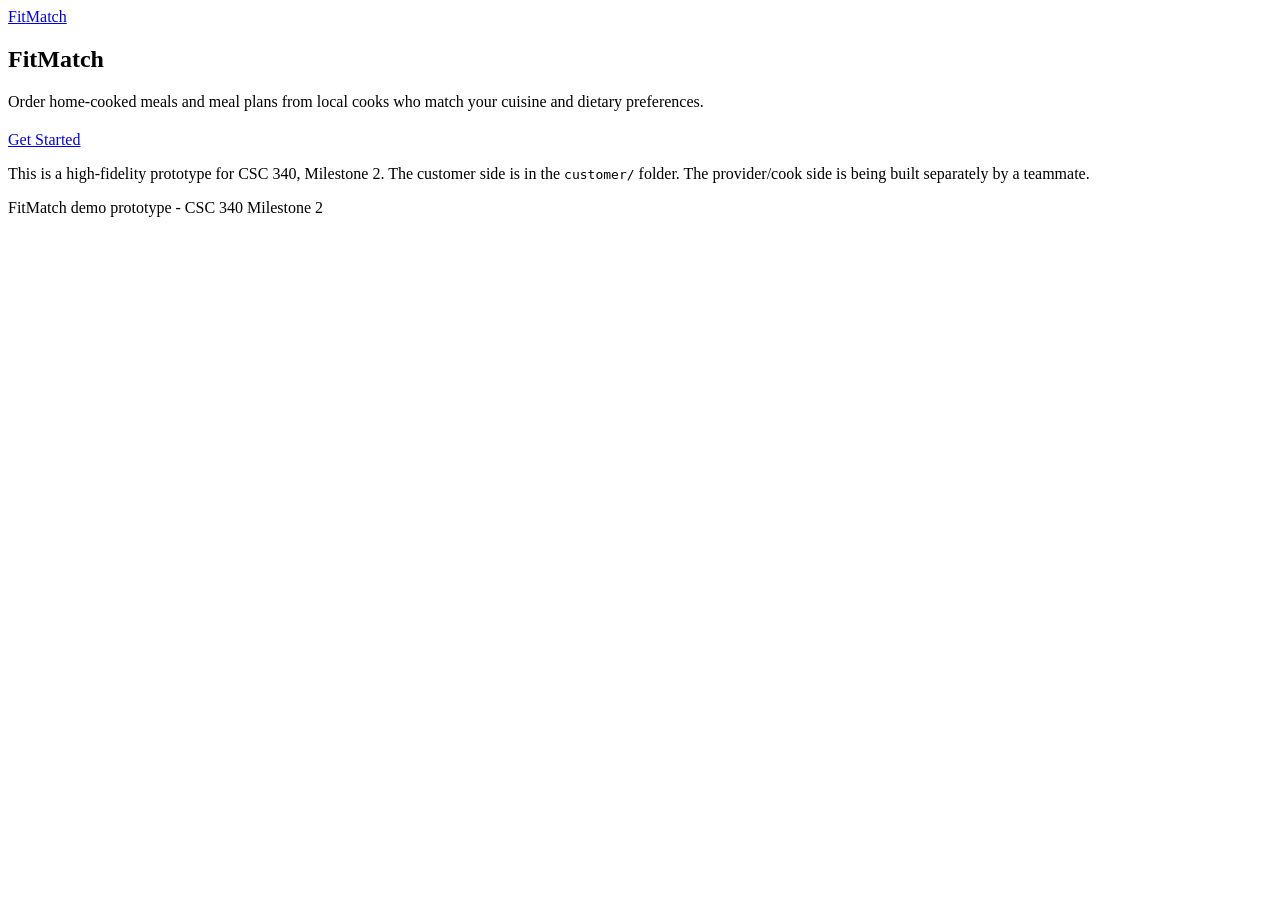
==== high-fidelity-prototype/Index.html @ 002363b5 "added index" ====
<!DOCTYPE html>
<html lang="en">
<head>
  <meta charset="UTF-8" />
  <meta name="viewport" content="width=device-width, initial-scale=1.0" />
  <title>FitMatch</title>
  <link rel="stylesheet" href="css/style.css" />
</head>
<body>

  <nav class="navbar">
    <div class="container">
      <a href="index.html" class="logo">Fit<span>Match</span></a>
    </div>
  </nav>

  <section class="hero page-section">
    <div class="container">
      <h1>FitMatch</h1>
      <p>Order home-cooked meals and meal plans from local cooks who match your cuisine and dietary preferences.</p>
      <div style="display:flex; gap:12px; margin-top: 20px;">
        <a href="customer/customer-register.html" class="btn btn-accent">Get Started</a>
      </div>
    </div>
  </section>

  <section class="page-section tight">
    <div class="container">
      <p style="color: var(--color-text-muted);">
        This is a high-fidelity prototype for CSC 340, Milestone 2. The customer side is in the
        <code>customer/</code> folder. The provider/cook side is being built separately by a teammate.
      </p>
    </div>
  </section>

  <footer>
    <p>FitMatch demo prototype - CSC 340 Milestone 2</p>
  </footer>

</body>
</html>
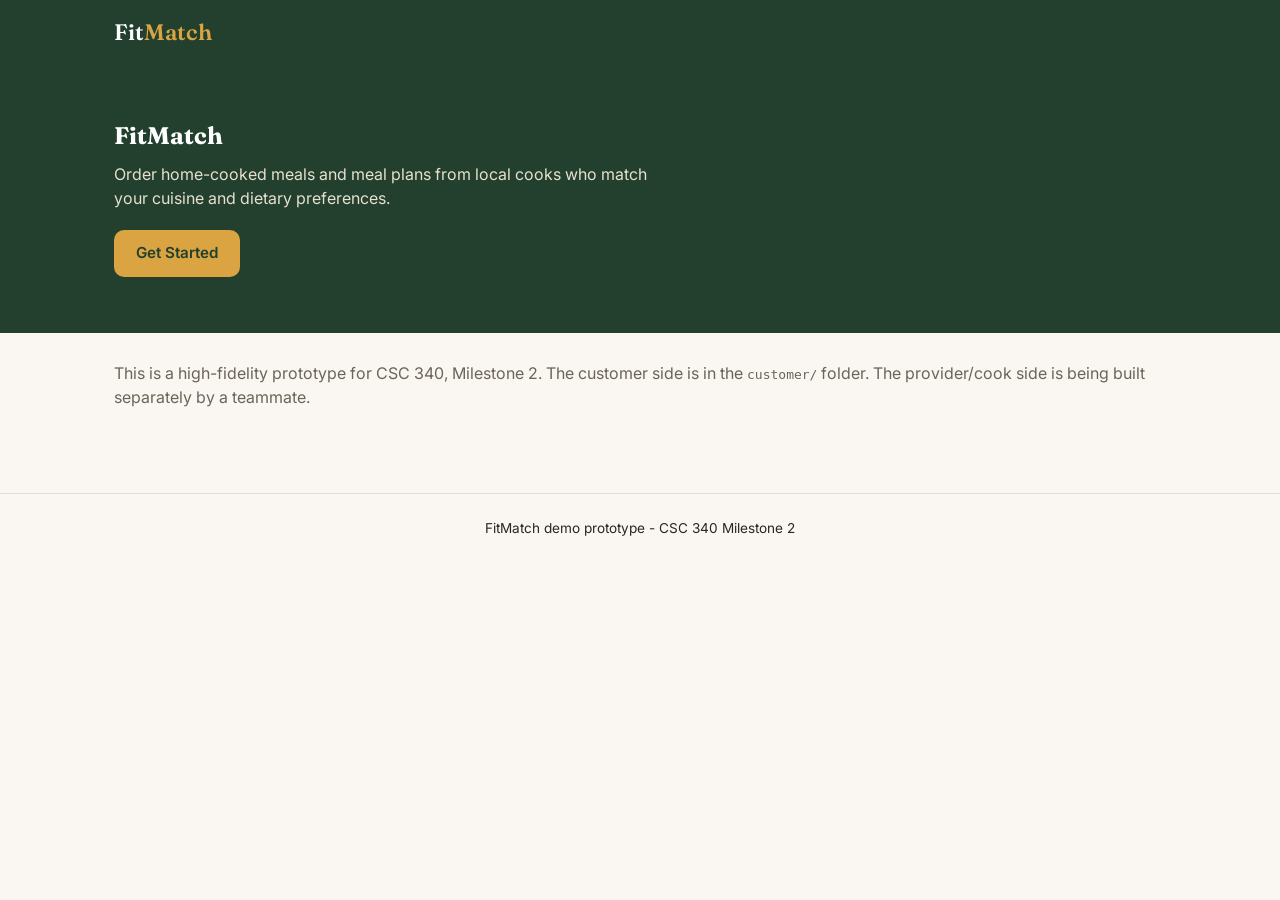
==== commit 143f6871: "added style and index and customer register html files" ====
--- a/high-fidelity-prototype/Index.html
+++ b/high-fidelity-prototype/Index.html
@@ -4,7 +4,7 @@
   <meta charset="UTF-8" />
   <meta name="viewport" content="width=device-width, initial-scale=1.0" />
   <title>FitMatch</title>
-  <link rel="stylesheet" href="css/style.css" />
+  <link rel="stylesheet" href="style.css" />
 </head>
 <body>
 
@@ -19,7 +19,7 @@
       <h1>FitMatch</h1>
       <p>Order home-cooked meals and meal plans from local cooks who match your cuisine and dietary preferences.</p>
       <div style="display:flex; gap:12px; margin-top: 20px;">
-        <a href="customer/customer-register.html" class="btn btn-accent">Get Started</a>
+        <a href="customer-register.html" class="btn btn-accent">Get Started</a>
       </div>
     </div>
   </section>
--- a/high-fidelity-prototype/style.css
+++ b/high-fidelity-prototype/style.css
@@ -0,0 +1,454 @@
+
+@import url('https://fonts.googleapis.com/css2?family=Fraunces:wght@500;600;700&family=Inter:wght@400;500;600;700&display=swap');
+
+:root {
+  /* Color palette */
+  --color-bg: #faf7f2;          /* warm cream background */
+  --color-surface: #ffffff;      /* card / panel background */
+  --color-primary: #22402d;      /* deep forest green */
+  --color-primary-light: #34573d;
+  --color-accent: #d9a441;       /* warm gold accent */
+  --color-text: #2b2620;         /* charcoal text */
+  --color-text-muted: #6b6459;
+  --color-border: #e5ddce;
+  --color-success-bg: #eef4ec;
+  --color-success-text: #22402d;
+
+  --radius: 10px;
+  --max-width: 1100px;
+}
+
+* {
+  box-sizing: border-box;
+}
+
+body {
+  margin: 0;
+  font-family: 'Inter', sans-serif;
+  background: var(--color-bg);
+  color: var(--color-text);
+  line-height: 1.5;
+}
+
+h1, h2, h3, h4 {
+  font-family: 'Fraunces', serif;
+  color: var(--color-primary);
+  margin: 0 0 0.5em 0;
+  line-height: 1.2;
+}
+
+p {
+  margin: 0 0 1em 0;
+  color: var(--color-text);
+}
+
+a {
+  color: var(--color-primary);
+}
+
+.container {
+  max-width: var(--max-width);
+  margin: 0 auto;
+  padding: 0 24px;
+}
+
+/* ---------- Navigation bar ---------- */
+.navbar {
+  background: var(--color-primary);
+  padding: 16px 0;
+}
+
+.navbar .container {
+  display: flex;
+  align-items: center;
+  justify-content: space-between;
+  flex-wrap: wrap;
+  gap: 12px;
+}
+
+.navbar .logo {
+  font-family: 'Fraunces', serif;
+  font-size: 1.4rem;
+  font-weight: 600;
+  color: #fff;
+  text-decoration: none;
+}
+
+.navbar .logo span {
+  color: var(--color-accent);
+}
+
+.nav-links {
+  display: flex;
+  gap: 20px;
+  list-style: none;
+  margin: 0;
+  padding: 0;
+  align-items: center;
+}
+
+.nav-links a {
+  color: #f2ede3;
+  text-decoration: none;
+  font-weight: 500;
+  font-size: 0.95rem;
+}
+
+.nav-links a:hover {
+  color: var(--color-accent);
+}
+
+.nav-links .pill {
+  background: var(--color-accent);
+  color: var(--color-primary);
+  padding: 8px 16px;
+  border-radius: 999px;
+  font-weight: 600;
+}
+
+/* ---------- Page sections / layout helpers ---------- */
+.page-section {
+  padding: 48px 0;
+}
+
+.page-section.tight {
+  padding: 28px 0;
+}
+
+.section-heading {
+  margin-bottom: 24px;
+}
+
+.section-heading p {
+  color: var(--color-text-muted);
+  max-width: 60ch;
+}
+
+/* ---------- Hero (used on login/register) ---------- */
+.hero {
+  background: var(--color-primary);
+  color: #fff;
+  padding: 56px 0;
+}
+
+.hero h1 {
+  color: #fff;
+}
+
+.hero p {
+  color: #e7e0d0;
+  max-width: 55ch;
+}
+
+/* ---------- Buttons ---------- */
+.btn {
+  display: inline-block;
+  font-family: 'Inter', sans-serif;
+  font-weight: 600;
+  font-size: 0.95rem;
+  padding: 12px 22px;
+  border-radius: var(--radius);
+  border: none;
+  cursor: pointer;
+  text-decoration: none;
+  text-align: center;
+}
+
+.btn-primary {
+  background: var(--color-primary);
+  color: #fff;
+}
+
+.btn-primary:hover {
+  background: var(--color-primary-light);
+}
+
+.btn-accent {
+  background: var(--color-accent);
+  color: var(--color-primary);
+}
+
+.btn-accent:hover {
+  opacity: 0.9;
+}
+
+.btn-outline {
+  background: transparent;
+  color: var(--color-primary);
+  border: 1.5px solid var(--color-primary);
+}
+
+.btn-outline:hover {
+  background: var(--color-primary);
+  color: #fff;
+}
+
+.btn-block {
+  width: 100%;
+}
+
+.btn-small {
+  padding: 8px 14px;
+  font-size: 0.85rem;
+}
+
+/* ---------- Cards ---------- */
+.card {
+  background: var(--color-surface);
+  border: 1px solid var(--color-border);
+  border-radius: var(--radius);
+  padding: 24px;
+}
+
+.grid {
+  display: grid;
+  gap: 20px;
+}
+
+.grid-3 {
+  grid-template-columns: repeat(3, 1fr);
+}
+
+.grid-2 {
+  grid-template-columns: repeat(2, 1fr);
+}
+
+@media (max-width: 900px) {
+  .grid-3 {
+    grid-template-columns: repeat(2, 1fr);
+  }
+}
+
+@media (max-width: 640px) {
+  .grid-3, .grid-2 {
+    grid-template-columns: 1fr;
+  }
+  .navbar .container {
+    flex-direction: column;
+    align-items: flex-start;
+  }
+}
+
+/* Cook card (browse page) */
+.cook-card {
+  display: flex;
+  flex-direction: column;
+  gap: 10px;
+}
+
+.cook-card .cook-photo {
+  width: 100%;
+  height: 140px;
+  border-radius: var(--radius);
+  background: var(--color-primary);
+  display: flex;
+  align-items: center;
+  justify-content: center;
+  color: #fff;
+  font-family: 'Fraunces', serif;
+  font-size: 1.6rem;
+}
+
+.tag-row {
+  display: flex;
+  flex-wrap: wrap;
+  gap: 6px;
+}
+
+.tag {
+  background: var(--color-success-bg);
+  color: var(--color-success-text);
+  font-size: 0.75rem;
+  font-weight: 600;
+  padding: 4px 10px;
+  border-radius: 999px;
+}
+
+.rating {
+  color: var(--color-accent);
+  font-weight: 700;
+}
+
+/* ---------- Forms ---------- */
+.form-group {
+  margin-bottom: 18px;
+}
+
+.form-group label {
+  display: block;
+  font-weight: 600;
+  margin-bottom: 6px;
+  font-size: 0.9rem;
+}
+
+.form-group input[type="text"],
+.form-group input[type="email"],
+.form-group input[type="password"],
+.form-group input[type="date"],
+.form-group input[type="number"],
+.form-group select,
+.form-group textarea {
+  width: 100%;
+  padding: 11px 14px;
+  border: 1px solid var(--color-border);
+  border-radius: 8px;
+  font-family: 'Inter', sans-serif;
+  font-size: 0.95rem;
+  background: #fff;
+  color: var(--color-text);
+}
+
+.form-group textarea {
+  resize: vertical;
+  min-height: 90px;
+}
+
+.checkbox-row {
+  display: flex;
+  flex-wrap: wrap;
+  gap: 10px;
+}
+
+.checkbox-pill {
+  display: flex;
+  align-items: center;
+  gap: 6px;
+  border: 1px solid var(--color-border);
+  border-radius: 999px;
+  padding: 7px 14px;
+  font-size: 0.85rem;
+  background: #fff;
+}
+
+.form-card {
+  max-width: 520px;
+  margin: 0 auto;
+}
+
+.form-footer-text {
+  text-align: center;
+  margin-top: 16px;
+  font-size: 0.9rem;
+  color: var(--color-text-muted);
+}
+
+/* ---------- Filter bar (browse page) ---------- */
+.filter-bar {
+  display: flex;
+  flex-wrap: wrap;
+  gap: 14px;
+  align-items: flex-end;
+  background: var(--color-surface);
+  border: 1px solid var(--color-border);
+  border-radius: var(--radius);
+  padding: 18px;
+  margin-bottom: 28px;
+}
+
+.filter-bar .form-group {
+  margin-bottom: 0;
+  min-width: 180px;
+}
+
+/* ---------- Order summary box ---------- */
+.summary-row {
+  display: flex;
+  justify-content: space-between;
+  padding: 10px 0;
+  border-bottom: 1px solid var(--color-border);
+}
+
+.summary-row:last-child {
+  border-bottom: none;
+  font-weight: 700;
+  color: var(--color-primary);
+}
+
+/* ---------- Star rating ---------- */
+.star-picker {
+  font-size: 2rem;
+  color: var(--color-border);
+  display: flex;
+  gap: 6px;
+  cursor: pointer;
+}
+
+.star-picker span.selected {
+  color: var(--color-accent);
+}
+
+/* ---------- Dashboard table-ish list ---------- */
+.order-item {
+  display: flex;
+  justify-content: space-between;
+  align-items: center;
+  flex-wrap: wrap;
+  gap: 10px;
+  padding: 16px 0;
+  border-bottom: 1px solid var(--color-border);
+}
+
+.order-item:last-child {
+  border-bottom: none;
+}
+
+.status-badge {
+  font-size: 0.75rem;
+  font-weight: 700;
+  padding: 4px 10px;
+  border-radius: 999px;
+}
+
+.status-delivered {
+  background: var(--color-success-bg);
+  color: var(--color-success-text);
+}
+
+.status-active {
+  background: #fdf3e0;
+  color: #8a5c11;
+}
+
+/* ---------- Confirmation banner ---------- */
+.confirm-box {
+  text-align: center;
+  padding: 56px 24px;
+}
+
+.confirm-icon {
+  width: 72px;
+  height: 72px;
+  border-radius: 50%;
+  background: var(--color-success-bg);
+  color: var(--color-primary);
+  display: flex;
+  align-items: center;
+  justify-content: center;
+  font-size: 2rem;
+  margin: 0 auto 20px auto;
+}
+
+/* ---------- Review list ---------- */
+.review {
+  border-bottom: 1px solid var(--color-border);
+  padding: 16px 0;
+}
+
+.review:last-child {
+  border-bottom: none;
+}
+
+.review-stars {
+  color: var(--color-accent);
+  font-size: 1rem;
+}
+
+/* ---------- Footer ---------- */
+footer {
+  border-top: 1px solid var(--color-border);
+  padding: 24px 0;
+  margin-top: 40px;
+  text-align: center;
+  color: var(--color-text-muted);
+  font-size: 0.85rem;
+}
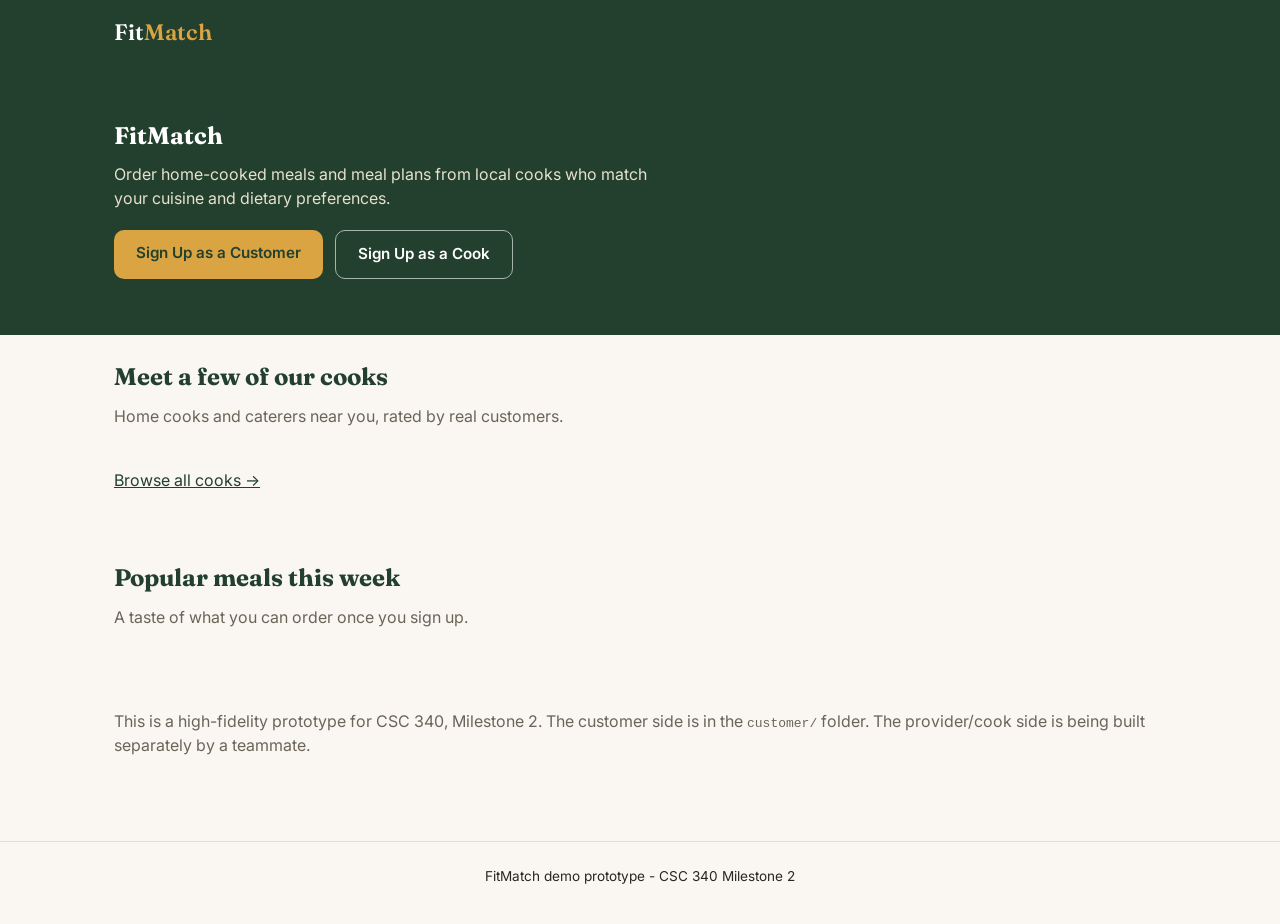
==== commit 4d09e6b2: "Added viewable cooks and meals no images. added cook sign up button" ====
--- a/high-fidelity-prototype/Index.html
+++ b/high-fidelity-prototype/Index.html
@@ -4,7 +4,7 @@
   <meta charset="UTF-8" />
   <meta name="viewport" content="width=device-width, initial-scale=1.0" />
   <title>FitMatch</title>
-  <link rel="stylesheet" href="style.css" />
+  <link rel="stylesheet" href="css/style.css" />
 </head>
 <body>
 
@@ -18,9 +18,33 @@
     <div class="container">
       <h1>FitMatch</h1>
       <p>Order home-cooked meals and meal plans from local cooks who match your cuisine and dietary preferences.</p>
-      <div style="display:flex; gap:12px; margin-top: 20px;">
-        <a href="customer-register.html" class="btn btn-accent">Get Started</a>
+      <div style="display:flex; gap:12px; margin-top: 20px; flex-wrap: wrap;">
+        <a href="customer/customer-register.html" class="btn btn-accent">Sign Up as a Customer</a>
+        <a href="cook-signup.html" class="btn btn-outline-light">Sign Up as a Cook</a>
       </div>
+    </div>
+  </section>
+
+  <!-- Featured cooks preview -->
+  <section class="page-section tight">
+    <div class="container">
+      <div class="section-heading">
+        <h2>Meet a few of our cooks</h2>
+        <p>Home cooks and caterers near you, rated by real customers.</p>
+      </div>
+      <div class="grid grid-3" id="cook-preview-grid"></div>
+      <p style="margin-top:16px;"><a href="customer/browse-cooks.html">Browse all cooks &rarr;</a></p>
+    </div>
+  </section>
+
+  <!-- Featured meals preview -->
+  <section class="page-section tight">
+    <div class="container">
+      <div class="section-heading">
+        <h2>Popular meals this week</h2>
+        <p>A taste of what you can order once you sign up.</p>
+      </div>
+      <div class="grid grid-3" id="meal-preview-grid"></div>
     </div>
   </section>
 
@@ -37,5 +61,41 @@
     <p>FitMatch demo prototype - CSC 340 Milestone 2</p>
   </footer>
 
+  <script src="js/customer.js"></script>
+  <script>
+    // Show a handful of cooks as a preview, each linking straight to their profile
+    const cookGrid = document.getElementById("cook-preview-grid");
+    COOKS.forEach(cook => {
+      const card = document.createElement("a");
+      card.className = "card preview-card";
+      card.href = "customer/cook-profile.html?cook=" + cook.id;
+      card.innerHTML = `
+        <div class="photo-block chef">${cook.emoji}</div>
+        <h4>${cook.name}</h4>
+        <span class="rating">&#9733; ${cook.rating}</span>
+        <div class="tag-row">
+          <span class="tag">${cook.cuisine}</span>
+          <span class="tag">${cook.diet[0]}</span>
+        </div>
+      `;
+      cookGrid.appendChild(card);
+    });
+
+    // Show one meal from each cook as a preview
+    const mealGrid = document.getElementById("meal-preview-grid");
+    COOKS.forEach(cook => {
+      const meal = cook.meals[0];
+      const card = document.createElement("a");
+      card.className = "card preview-card";
+      card.href = "customer/cook-profile.html?cook=" + cook.id;
+      card.innerHTML = `
+        <div class="photo-block meal">${meal.emoji}</div>
+        <h4>${meal.name}</h4>
+        <span class="preview-sub">${cook.name} &middot; <span class="rating">&#9733; ${cook.rating}</span></span>
+        <p style="font-weight:700; color:var(--color-primary); margin:0;">$${meal.price}</p>
+      `;
+      mealGrid.appendChild(card);
+    });
+  </script>
 </body>
 </html>
--- a/high-fidelity-prototype/css/style.css
+++ b/high-fidelity-prototype/css/style.css
@@ -0,0 +1,510 @@
+/* =========================================
+   FitMatch - Shared Stylesheet
+   Used by all customer pages
+   ========================================= */
+
+/* Google Fonts - Fraunces for headings, Inter for body text */
+@import url('https://fonts.googleapis.com/css2?family=Fraunces:wght@500;600;700&family=Inter:wght@400;500;600;700&display=swap');
+
+:root {
+  /* Color palette */
+  --color-bg: #faf7f2;          /* warm cream background */
+  --color-surface: #ffffff;      /* card / panel background */
+  --color-primary: #22402d;      /* deep forest green */
+  --color-primary-light: #34573d;
+  --color-accent: #d9a441;       /* warm gold accent */
+  --color-text: #2b2620;         /* charcoal text */
+  --color-text-muted: #6b6459;
+  --color-border: #e5ddce;
+  --color-success-bg: #eef4ec;
+  --color-success-text: #22402d;
+
+  --radius: 10px;
+  --max-width: 1100px;
+}
+
+* {
+  box-sizing: border-box;
+}
+
+body {
+  margin: 0;
+  font-family: 'Inter', sans-serif;
+  background: var(--color-bg);
+  color: var(--color-text);
+  line-height: 1.5;
+}
+
+h1, h2, h3, h4 {
+  font-family: 'Fraunces', serif;
+  color: var(--color-primary);
+  margin: 0 0 0.5em 0;
+  line-height: 1.2;
+}
+
+p {
+  margin: 0 0 1em 0;
+  color: var(--color-text);
+}
+
+a {
+  color: var(--color-primary);
+}
+
+.container {
+  max-width: var(--max-width);
+  margin: 0 auto;
+  padding: 0 24px;
+}
+
+/* ---------- Navigation bar ---------- */
+.navbar {
+  background: var(--color-primary);
+  padding: 16px 0;
+}
+
+.navbar .container {
+  display: flex;
+  align-items: center;
+  justify-content: space-between;
+  flex-wrap: wrap;
+  gap: 12px;
+}
+
+.navbar .logo {
+  font-family: 'Fraunces', serif;
+  font-size: 1.4rem;
+  font-weight: 600;
+  color: #fff;
+  text-decoration: none;
+}
+
+.navbar .logo span {
+  color: var(--color-accent);
+}
+
+.nav-links {
+  display: flex;
+  gap: 20px;
+  list-style: none;
+  margin: 0;
+  padding: 0;
+  align-items: center;
+}
+
+.nav-links a {
+  color: #f2ede3;
+  text-decoration: none;
+  font-weight: 500;
+  font-size: 0.95rem;
+}
+
+.nav-links a:hover {
+  color: var(--color-accent);
+}
+
+.nav-links .pill {
+  background: var(--color-accent);
+  color: var(--color-primary);
+  padding: 8px 16px;
+  border-radius: 999px;
+  font-weight: 600;
+}
+
+/* ---------- Page sections / layout helpers ---------- */
+.page-section {
+  padding: 48px 0;
+}
+
+.page-section.tight {
+  padding: 28px 0;
+}
+
+.section-heading {
+  margin-bottom: 24px;
+}
+
+.section-heading p {
+  color: var(--color-text-muted);
+  max-width: 60ch;
+}
+
+/* ---------- Hero (used on login/register) ---------- */
+.hero {
+  background: var(--color-primary);
+  color: #fff;
+  padding: 56px 0;
+}
+
+.hero h1 {
+  color: #fff;
+}
+
+.hero p {
+  color: #e7e0d0;
+  max-width: 55ch;
+}
+
+/* ---------- Buttons ---------- */
+.btn {
+  display: inline-block;
+  font-family: 'Inter', sans-serif;
+  font-weight: 600;
+  font-size: 0.95rem;
+  padding: 12px 22px;
+  border-radius: var(--radius);
+  border: none;
+  cursor: pointer;
+  text-decoration: none;
+  text-align: center;
+}
+
+.btn-primary {
+  background: var(--color-primary);
+  color: #fff;
+}
+
+.btn-primary:hover {
+  background: var(--color-primary-light);
+}
+
+.btn-accent {
+  background: var(--color-accent);
+  color: var(--color-primary);
+}
+
+.btn-accent:hover {
+  opacity: 0.9;
+}
+
+.btn-outline {
+  background: transparent;
+  color: var(--color-primary);
+  border: 1.5px solid var(--color-primary);
+}
+
+.btn-outline:hover {
+  background: var(--color-primary);
+  color: #fff;
+}
+
+.btn-outline-light {
+  background: transparent;
+  color: #fff;
+  border: 1.5px solid rgba(255, 255, 255, 0.6);
+}
+
+.btn-outline-light:hover {
+  background: rgba(255, 255, 255, 0.12);
+  border-color: #fff;
+}
+
+.btn-block {
+  width: 100%;
+}
+
+.btn-small {
+  padding: 8px 14px;
+  font-size: 0.85rem;
+}
+
+/* ---------- Cards ---------- */
+.card {
+  background: var(--color-surface);
+  border: 1px solid var(--color-border);
+  border-radius: var(--radius);
+  padding: 24px;
+}
+
+.grid {
+  display: grid;
+  gap: 20px;
+}
+
+.grid-3 {
+  grid-template-columns: repeat(3, 1fr);
+}
+
+.grid-2 {
+  grid-template-columns: repeat(2, 1fr);
+}
+
+@media (max-width: 900px) {
+  .grid-3 {
+    grid-template-columns: repeat(2, 1fr);
+  }
+}
+
+@media (max-width: 640px) {
+  .grid-3, .grid-2 {
+    grid-template-columns: 1fr;
+  }
+  .navbar .container {
+    flex-direction: column;
+    align-items: flex-start;
+  }
+}
+
+/* Cook card (browse page) */
+.cook-card {
+  display: flex;
+  flex-direction: column;
+  gap: 10px;
+}
+
+.cook-card .cook-photo {
+  width: 100%;
+  height: 140px;
+  border-radius: var(--radius);
+  background: var(--color-primary);
+  display: flex;
+  align-items: center;
+  justify-content: center;
+  color: #fff;
+  font-family: 'Fraunces', serif;
+  font-size: 1.6rem;
+}
+
+/* Placeholder "photo" blocks - since there's no image backend yet,
+   an emoji on a colored background stands in for a real photo. */
+.photo-block {
+  border-radius: var(--radius);
+  display: flex;
+  align-items: center;
+  justify-content: center;
+  font-size: 2.8rem;
+}
+
+.photo-block.chef {
+  background: var(--color-primary);
+}
+
+.photo-block.meal {
+  background: var(--color-accent);
+}
+
+/* Preview cards used on the landing page for featured cooks/meals */
+.preview-card {
+  display: flex;
+  flex-direction: column;
+  gap: 10px;
+  text-decoration: none;
+  color: var(--color-text);
+}
+
+.preview-card .photo-block {
+  height: 130px;
+}
+
+.preview-card h4 {
+  margin-bottom: 0;
+}
+
+.preview-card .preview-sub {
+  font-size: 0.85rem;
+  color: var(--color-text-muted);
+}
+
+.tag-row {
+  display: flex;
+  flex-wrap: wrap;
+  gap: 6px;
+}
+
+.tag {
+  background: var(--color-success-bg);
+  color: var(--color-success-text);
+  font-size: 0.75rem;
+  font-weight: 600;
+  padding: 4px 10px;
+  border-radius: 999px;
+}
+
+.rating {
+  color: var(--color-accent);
+  font-weight: 700;
+}
+
+/* ---------- Forms ---------- */
+.form-group {
+  margin-bottom: 18px;
+}
+
+.form-group label {
+  display: block;
+  font-weight: 600;
+  margin-bottom: 6px;
+  font-size: 0.9rem;
+}
+
+.form-group input[type="text"],
+.form-group input[type="email"],
+.form-group input[type="password"],
+.form-group input[type="date"],
+.form-group input[type="number"],
+.form-group select,
+.form-group textarea {
+  width: 100%;
+  padding: 11px 14px;
+  border: 1px solid var(--color-border);
+  border-radius: 8px;
+  font-family: 'Inter', sans-serif;
+  font-size: 0.95rem;
+  background: #fff;
+  color: var(--color-text);
+}
+
+.form-group textarea {
+  resize: vertical;
+  min-height: 90px;
+}
+
+.checkbox-row {
+  display: flex;
+  flex-wrap: wrap;
+  gap: 10px;
+}
+
+.checkbox-pill {
+  display: flex;
+  align-items: center;
+  gap: 6px;
+  border: 1px solid var(--color-border);
+  border-radius: 999px;
+  padding: 7px 14px;
+  font-size: 0.85rem;
+  background: #fff;
+}
+
+.form-card {
+  max-width: 520px;
+  margin: 0 auto;
+}
+
+.form-footer-text {
+  text-align: center;
+  margin-top: 16px;
+  font-size: 0.9rem;
+  color: var(--color-text-muted);
+}
+
+/* ---------- Filter bar (browse page) ---------- */
+.filter-bar {
+  display: flex;
+  flex-wrap: wrap;
+  gap: 14px;
+  align-items: flex-end;
+  background: var(--color-surface);
+  border: 1px solid var(--color-border);
+  border-radius: var(--radius);
+  padding: 18px;
+  margin-bottom: 28px;
+}
+
+.filter-bar .form-group {
+  margin-bottom: 0;
+  min-width: 180px;
+}
+
+/* ---------- Order summary box ---------- */
+.summary-row {
+  display: flex;
+  justify-content: space-between;
+  padding: 10px 0;
+  border-bottom: 1px solid var(--color-border);
+}
+
+.summary-row:last-child {
+  border-bottom: none;
+  font-weight: 700;
+  color: var(--color-primary);
+}
+
+/* ---------- Star rating ---------- */
+.star-picker {
+  font-size: 2rem;
+  color: var(--color-border);
+  display: flex;
+  gap: 6px;
+  cursor: pointer;
+}
+
+.star-picker span.selected {
+  color: var(--color-accent);
+}
+
+/* ---------- Dashboard table-ish list ---------- */
+.order-item {
+  display: flex;
+  justify-content: space-between;
+  align-items: center;
+  flex-wrap: wrap;
+  gap: 10px;
+  padding: 16px 0;
+  border-bottom: 1px solid var(--color-border);
+}
+
+.order-item:last-child {
+  border-bottom: none;
+}
+
+.status-badge {
+  font-size: 0.75rem;
+  font-weight: 700;
+  padding: 4px 10px;
+  border-radius: 999px;
+}
+
+.status-delivered {
+  background: var(--color-success-bg);
+  color: var(--color-success-text);
+}
+
+.status-active {
+  background: #fdf3e0;
+  color: #8a5c11;
+}
+
+/* ---------- Confirmation banner ---------- */
+.confirm-box {
+  text-align: center;
+  padding: 56px 24px;
+}
+
+.confirm-icon {
+  width: 72px;
+  height: 72px;
+  border-radius: 50%;
+  background: var(--color-success-bg);
+  color: var(--color-primary);
+  display: flex;
+  align-items: center;
+  justify-content: center;
+  font-size: 2rem;
+  margin: 0 auto 20px auto;
+}
+
+/* ---------- Review list ---------- */
+.review {
+  border-bottom: 1px solid var(--color-border);
+  padding: 16px 0;
+}
+
+.review:last-child {
+  border-bottom: none;
+}
+
+.review-stars {
+  color: var(--color-accent);
+  font-size: 1rem;
+}
+
+/* ---------- Footer ---------- */
+footer {
+  border-top: 1px solid var(--color-border);
+  padding: 24px 0;
+  margin-top: 40px;
+  text-align: center;
+  color: var(--color-text-muted);
+  font-size: 0.85rem;
+}
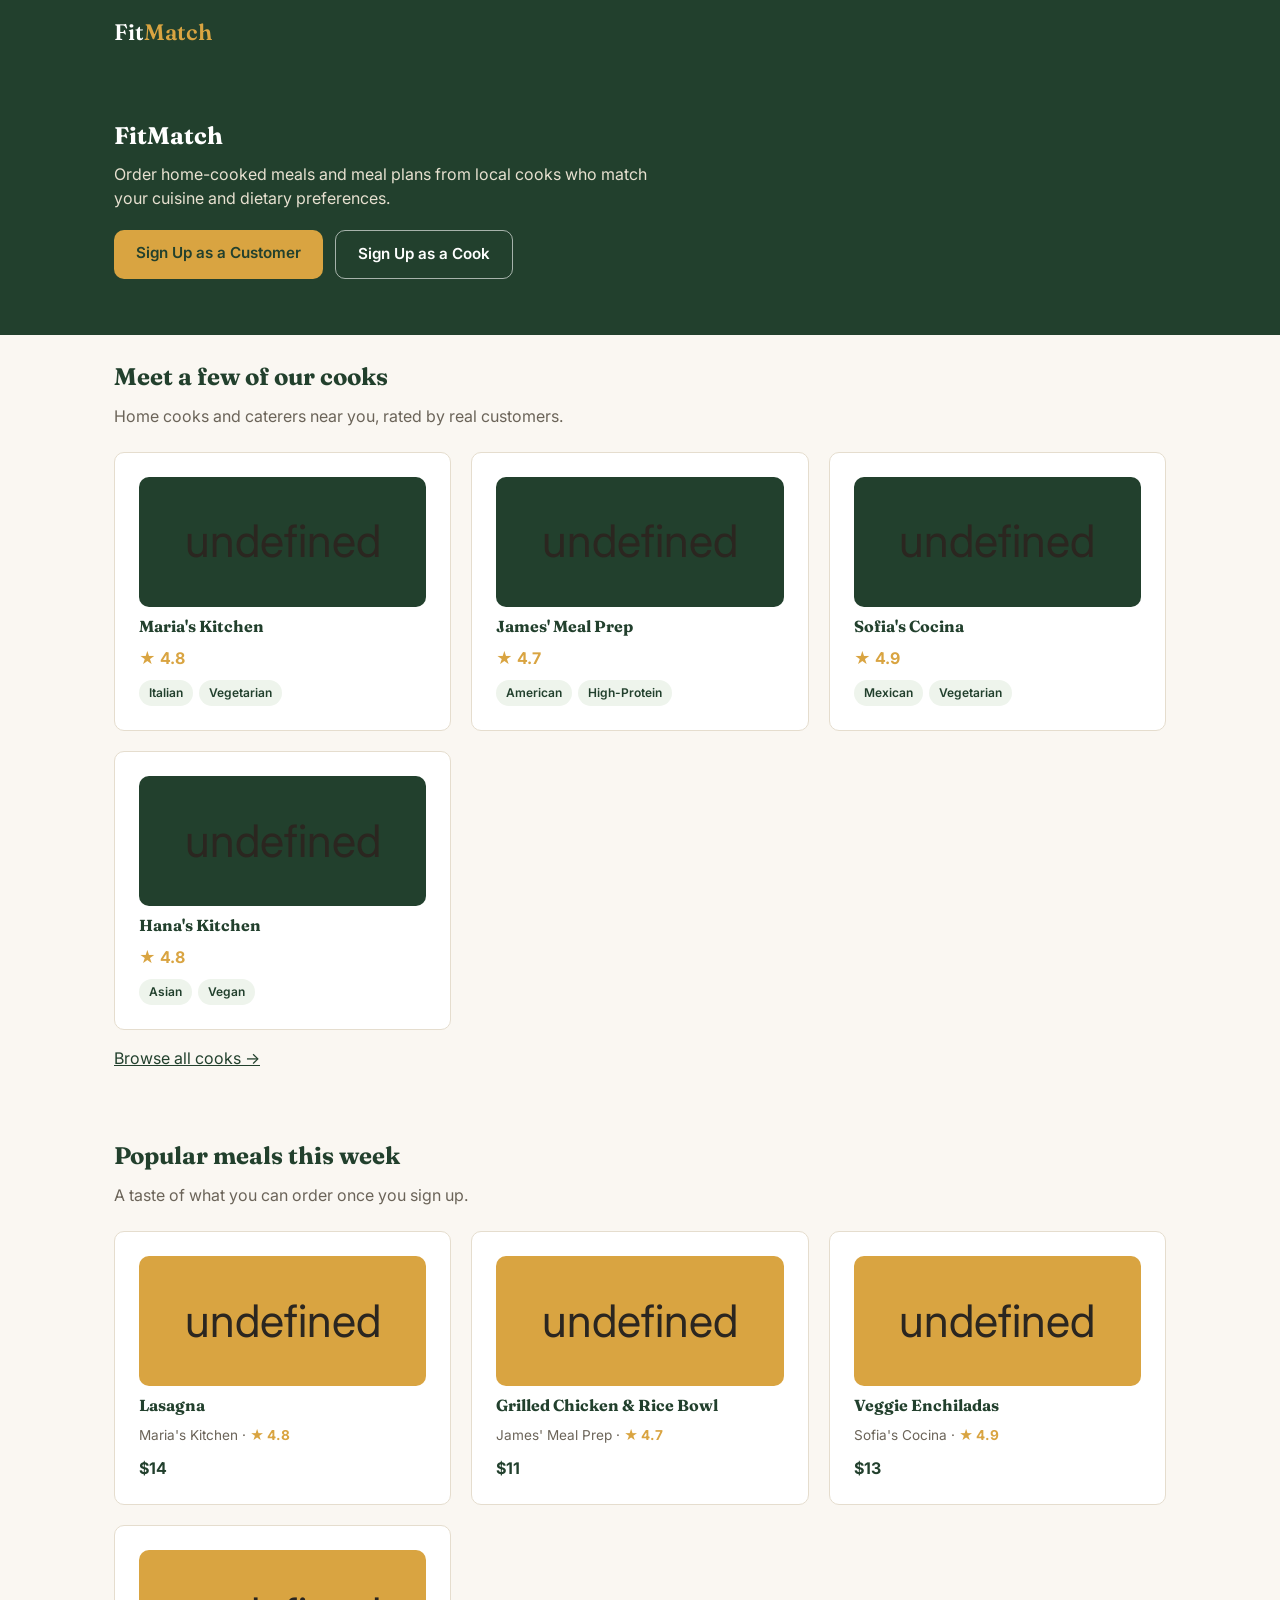
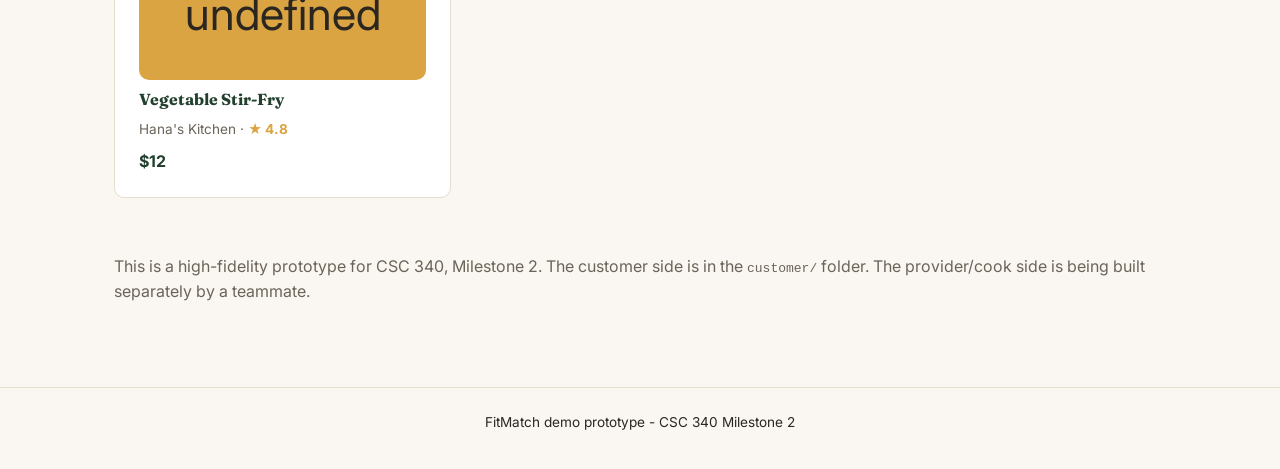
==== commit a5293a71: "added cook sign in" ====
--- a/high-fidelity-prototype/Index.html
+++ b/high-fidelity-prototype/Index.html
@@ -25,7 +25,7 @@
     </div>
   </section>
 
-  <!-- Featured cooks preview -->
+  
   <section class="page-section tight">
     <div class="container">
       <div class="section-heading">
@@ -37,7 +37,7 @@
     </div>
   </section>
 
-  <!-- Featured meals preview -->
+
   <section class="page-section tight">
     <div class="container">
       <div class="section-heading">
--- a/high-fidelity-prototype/css/style.css
+++ b/high-fidelity-prototype/css/style.css
@@ -1,7 +1,7 @@
-/* =========================================
-   FitMatch - Shared Stylesheet
+/* 
+   MealShare - Shared Stylesheet
    Used by all customer pages
-   ========================================= */
+    */
 
 /* Google Fonts - Fraunces for headings, Inter for body text */
 @import url('https://fonts.googleapis.com/css2?family=Fraunces:wght@500;600;700&family=Inter:wght@400;500;600;700&display=swap');
@@ -57,7 +57,7 @@
   padding: 0 24px;
 }
 
-/* ---------- Navigation bar ---------- */
+/*  Navigation bar */
 .navbar {
   background: var(--color-primary);
   padding: 16px 0;
@@ -111,7 +111,7 @@
   font-weight: 600;
 }
 
-/* ---------- Page sections / layout helpers ---------- */
+/* Page sections / layout helpers */
 .page-section {
   padding: 48px 0;
 }
@@ -129,7 +129,7 @@
   max-width: 60ch;
 }
 
-/* ---------- Hero (used on login/register) ---------- */
+/* Hero (used on login/register) */
 .hero {
   background: var(--color-primary);
   color: #fff;
@@ -145,7 +145,7 @@
   max-width: 55ch;
 }
 
-/* ---------- Buttons ---------- */
+/* Buttons */
 .btn {
   display: inline-block;
   font-family: 'Inter', sans-serif;
@@ -208,7 +208,7 @@
   font-size: 0.85rem;
 }
 
-/* ---------- Cards ---------- */
+/* Cards */
 .card {
   background: var(--color-surface);
   border: 1px solid var(--color-border);
@@ -325,7 +325,7 @@
   font-weight: 700;
 }
 
-/* ---------- Forms ---------- */
+/* Forms */
 .form-group {
   margin-bottom: 18px;
 }
@@ -388,7 +388,7 @@
   color: var(--color-text-muted);
 }
 
-/* ---------- Filter bar (browse page) ---------- */
+/* Filter bar (browse page) */
 .filter-bar {
   display: flex;
   flex-wrap: wrap;
@@ -406,7 +406,7 @@
   min-width: 180px;
 }
 
-/* ---------- Order summary box ---------- */
+/* Order summary box */
 .summary-row {
   display: flex;
   justify-content: space-between;
@@ -420,7 +420,7 @@
   color: var(--color-primary);
 }
 
-/* ---------- Star rating ---------- */
+/* Star rating */
 .star-picker {
   font-size: 2rem;
   color: var(--color-border);
@@ -433,7 +433,7 @@
   color: var(--color-accent);
 }
 
-/* ---------- Dashboard table-ish list ---------- */
+/* Dashboard table-ish list */
 .order-item {
   display: flex;
   justify-content: space-between;
@@ -465,7 +465,7 @@
   color: #8a5c11;
 }
 
-/* ---------- Confirmation banner ---------- */
+/* Confirmation banner */
 .confirm-box {
   text-align: center;
   padding: 56px 24px;
@@ -484,7 +484,7 @@
   margin: 0 auto 20px auto;
 }
 
-/* ---------- Review list ---------- */
+/* Review list */
 .review {
   border-bottom: 1px solid var(--color-border);
   padding: 16px 0;
@@ -499,7 +499,7 @@
   font-size: 1rem;
 }
 
-/* ---------- Footer ---------- */
+/* Footer */
 footer {
   border-top: 1px solid var(--color-border);
   padding: 24px 0;
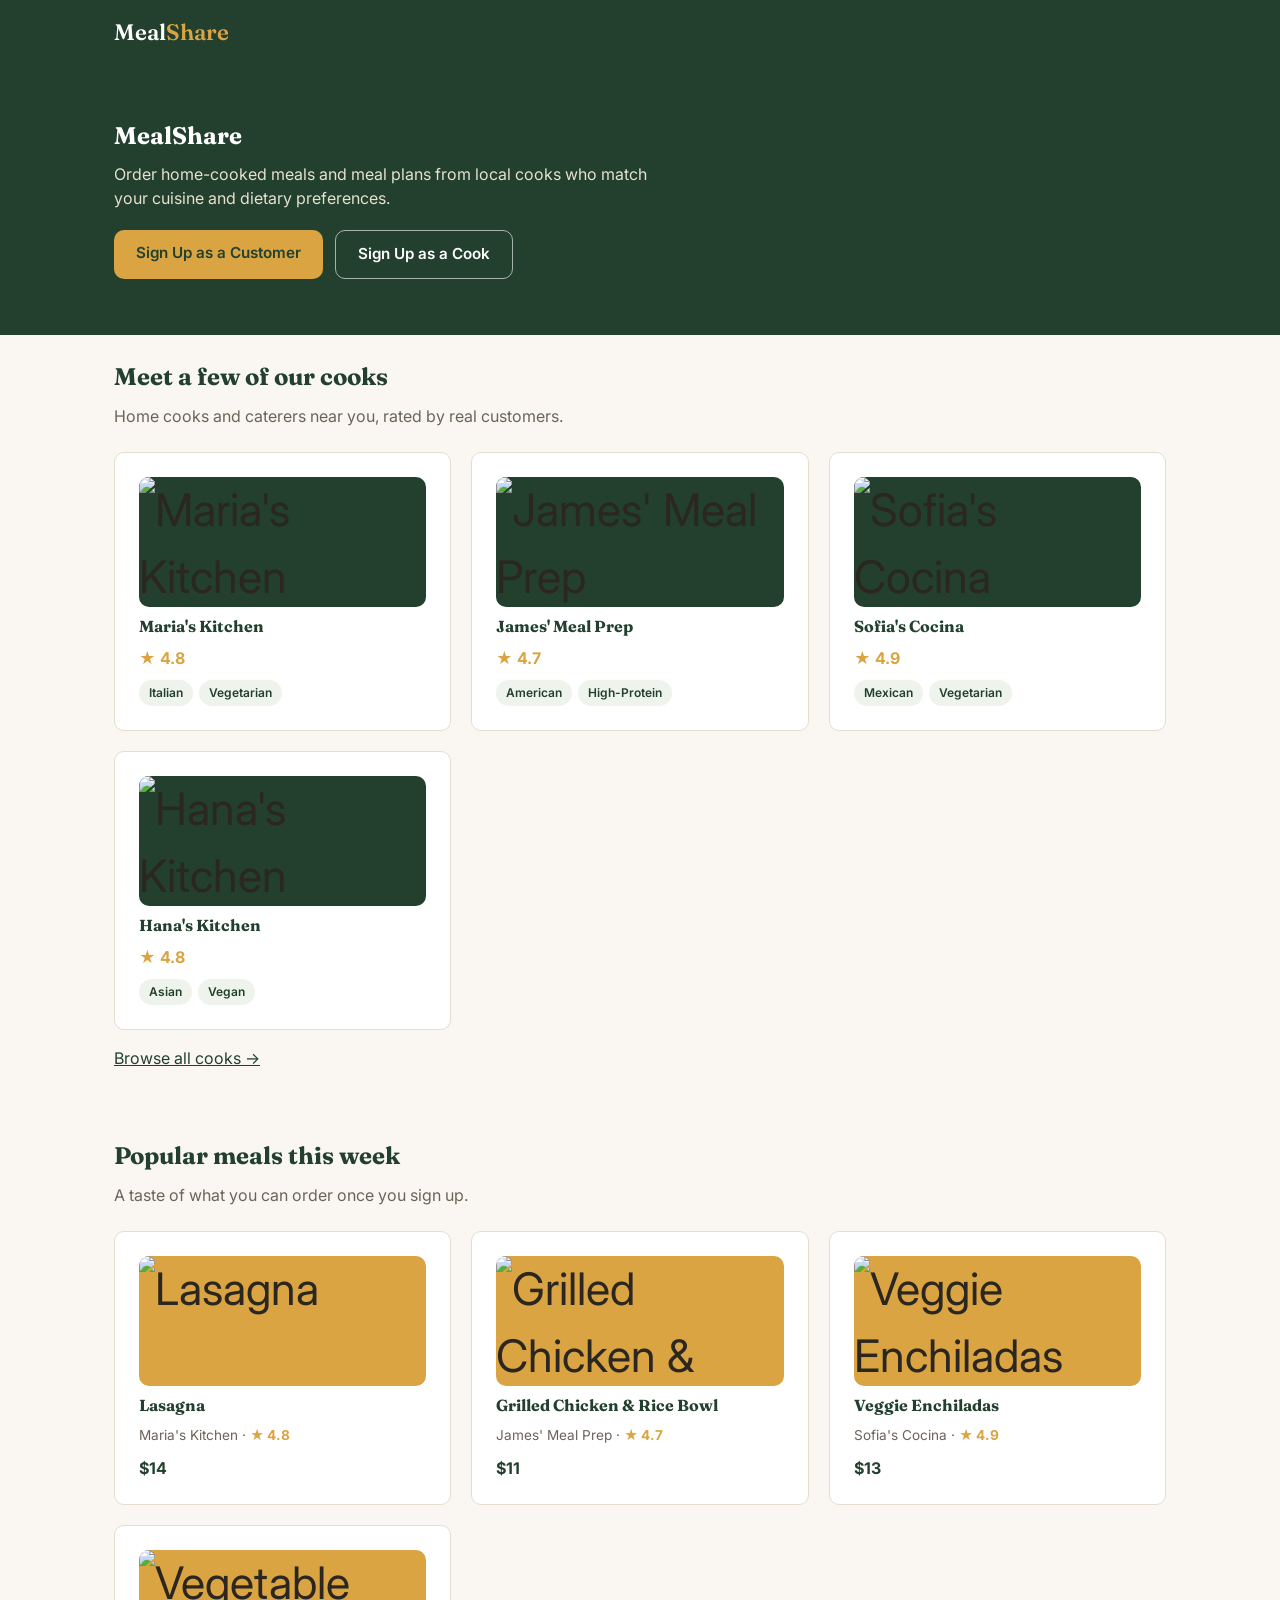
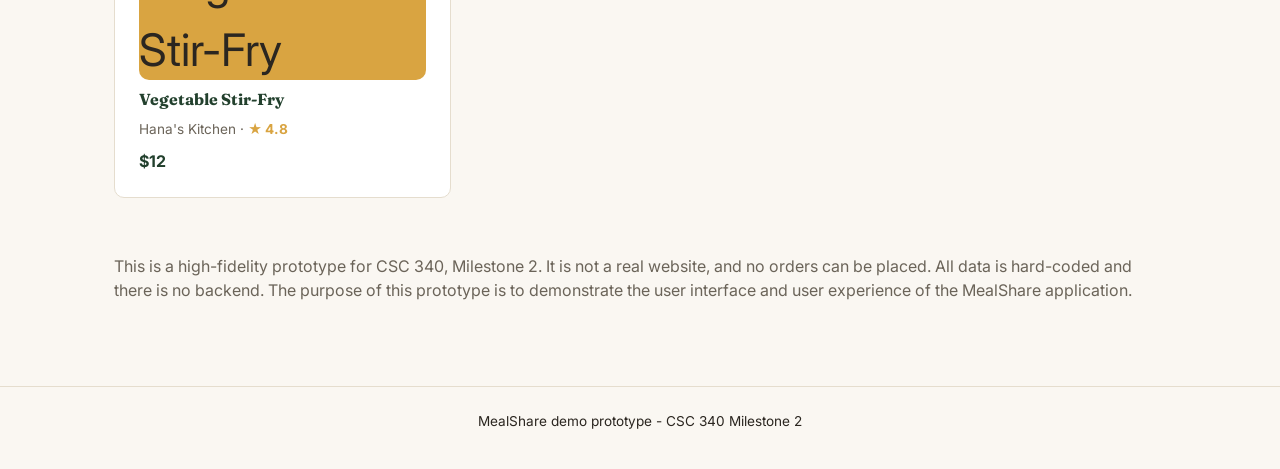
==== commit 5fb26f8a: "added settings page for customers" ====
--- a/high-fidelity-prototype/Index.html
+++ b/high-fidelity-prototype/Index.html
@@ -3,24 +3,24 @@
 <head>
   <meta charset="UTF-8" />
   <meta name="viewport" content="width=device-width, initial-scale=1.0" />
-  <title>FitMatch</title>
+  <title>MealShare</title>
   <link rel="stylesheet" href="css/style.css" />
 </head>
 <body>
 
   <nav class="navbar">
     <div class="container">
-      <a href="index.html" class="logo">Fit<span>Match</span></a>
+      <a href="index.html" class="logo">Meal<span>Share</span></a>
     </div>
   </nav>
 
   <section class="hero page-section">
     <div class="container">
-      <h1>FitMatch</h1>
+      <h1>MealShare</h1>
       <p>Order home-cooked meals and meal plans from local cooks who match your cuisine and dietary preferences.</p>
       <div style="display:flex; gap:12px; margin-top: 20px; flex-wrap: wrap;">
         <a href="customer/customer-register.html" class="btn btn-accent">Sign Up as a Customer</a>
-        <a href="cook-signup.html" class="btn btn-outline-light">Sign Up as a Cook</a>
+        <a href="provider/provider-register.html" class="btn btn-outline-light">Sign Up as a Cook</a>
       </div>
     </div>
   </section>
@@ -51,14 +51,14 @@
   <section class="page-section tight">
     <div class="container">
       <p style="color: var(--color-text-muted);">
-        This is a high-fidelity prototype for CSC 340, Milestone 2. The customer side is in the
-        <code>customer/</code> folder. The provider/cook side is being built separately by a teammate.
+        This is a high-fidelity prototype for CSC 340, Milestone 2. It is not a real website, and no orders can 
+        be placed. All data is hard-coded and there is no backend. The purpose of this prototype is to demonstrate the user interface and user experience of the MealShare application.
       </p>
     </div>
   </section>
 
   <footer>
-    <p>FitMatch demo prototype - CSC 340 Milestone 2</p>
+    <p>MealShare demo prototype - CSC 340 Milestone 2</p>
   </footer>
 
   <script src="js/customer.js"></script>
@@ -70,7 +70,7 @@
       card.className = "card preview-card";
       card.href = "customer/cook-profile.html?cook=" + cook.id;
       card.innerHTML = `
-        <div class="photo-block chef">${cook.emoji}</div>
+        <div class="photo-block chef"><img src="images/${cook.image}" alt="${cook.name}"></div>
         <h4>${cook.name}</h4>
         <span class="rating">&#9733; ${cook.rating}</span>
         <div class="tag-row">
@@ -89,7 +89,7 @@
       card.className = "card preview-card";
       card.href = "customer/cook-profile.html?cook=" + cook.id;
       card.innerHTML = `
-        <div class="photo-block meal">${meal.emoji}</div>
+        <div class="photo-block meal"><img src="images/${meal.image}" alt="${meal.name}"></div>
         <h4>${meal.name}</h4>
         <span class="preview-sub">${cook.name} &middot; <span class="rating">&#9733; ${cook.rating}</span></span>
         <p style="font-weight:700; color:var(--color-primary); margin:0;">$${meal.price}</p>
--- a/high-fidelity-prototype/css/style.css
+++ b/high-fidelity-prototype/css/style.css
@@ -273,6 +273,13 @@
   align-items: center;
   justify-content: center;
   font-size: 2.8rem;
+  overflow: hidden;
+}
+
+.photo-block img {
+  width: 100%;
+  height: 100%;
+  object-fit: cover;
 }
 
 .photo-block.chef {
